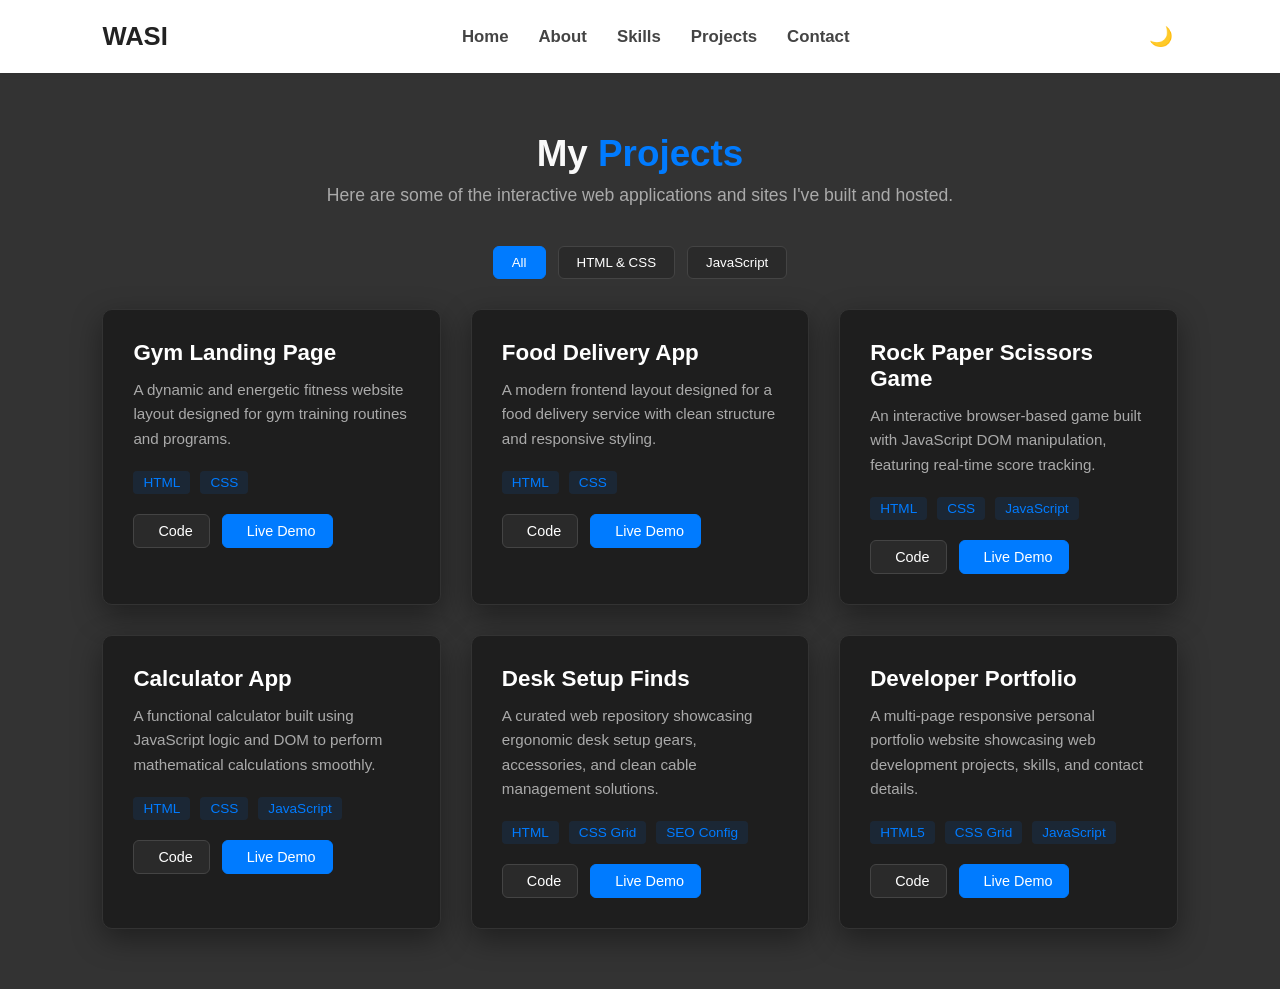
==== projects.html @ 22bef3b9 "Add files via upload" ====
<!DOCTYPE html>
<html lang="en">

<head>
    <meta charset="UTF-8">
    <meta name="viewport" content="width=device-width, initial-scale=1.0">
    <title>Wasi | Frontend Developer Portfolio</title>
    <link rel="stylesheet" href="style.css">
</head>

<body>
    <!-- ======HEADER\NAVIGATION BAR====== -->
    <header class="header">
        <div class="logo">WASI</div>
        <nav class="navbar">
            <ul class="nav-links">
                <li><a href="index.html">Home</a></li>
                <li><a href="about.html">About</a></li>
                <li><a href="skills.html">Skills</a></li>
                <li><a href="projects.html">Projects</a></li>
                <li><a href="contact.html">Contact</a></li>
            </ul>
        </nav>
        <button id="theme-toggle" class="theme-btn">🌙</button>
    </header>
    <!-- ====== PROJECTS MAIN SECTION ====== -->
    <!-- ====== PROJECTS MAIN SECTION ====== -->
<main class="projects-section">
    <div class="projects-container">
        <h2>My <span class="highlight">Projects</span></h2>
        <p class="projects-subtitle">Here are some of the interactive web applications and sites I've built and hosted.</p>
        
        <!-- Project Filter Buttons -->
        <div class="filter-buttons">
            <button class="filter-btn active" data-filter="all">All</button>
            <button class="filter-btn" data-filter="html">HTML & CSS</button>
            <button class="filter-btn" data-filter="js">JavaScript</button>
        </div>

        <div class="projects-grid">
            <!-- Project 1: Gym Page (HTML & CSS) -->
            <div class="project-card" data-category="html">
                <div class="project-info">
                    <h3>Gym Landing Page</h3>
                    <p>A dynamic and energetic fitness website layout designed for gym training routines and programs.</p>
                    <div class="project-tags">
                        <span>HTML</span>
                        <span>CSS</span>
                    </div>
                    <div class="project-links">
                        <a href="https://github.com/wasikhalid5-hub/GYM-PAGE" target="_blank" class="btn-github"><i class="fab fa-github"></i> Code</a>
                        <a href="https://wasikhalid5-hub.github.io/GYM-PAGE/" target="_blank" class="btn-live"><i class="fas fa-external-link-alt"></i> Live Demo</a>
                    </div>
                </div>
            </div>

            <!-- Project 2: Food Delivery (HTML & CSS) -->
            <div class="project-card" data-category="html">
                <div class="project-info">
                    <h3>Food Delivery App</h3>
                    <p>A modern frontend layout designed for a food delivery service with clean structure and responsive styling.</p>
                    <div class="project-tags">
                        <span>HTML</span>
                        <span>CSS</span>
                    </div>
                    <div class="project-links">
                        <a href="https://github.com/wasikhalid5-hub/Food-Delivery" target="_blank" class="btn-github"><i class="fab fa-github"></i> Code</a>
                        <a href="https://wasikhalid5-hub.github.io/Food-Delivery/" target="_blank" class="btn-live"><i class="fas fa-external-link-alt"></i> Live Demo</a>
                    </div>
                </div>
            </div>

            <!-- Project 3: Rock Paper Scissors Game (JavaScript) -->
            <div class="project-card" data-category="js">
                <div class="project-info">
                    <h3>Rock Paper Scissors Game</h3>
                    <p>An interactive browser-based game built with JavaScript DOM manipulation, featuring real-time score tracking.</p>
                    <div class="project-tags">
                        <span>HTML</span>
                        <span>CSS</span>
                        <span>JavaScript</span>
                    </div>
                    <div class="project-links">
                        <a href="https://github.com/wasikhalid5-hub/Rock-Paper-Scissor" target="_blank" class="btn-github"><i class="fab fa-github"></i> Code</a>
                        <a href="https://wasikhalid5-hub.github.io/Rock-Paper-Scissor/" target="_blank" class="btn-live"><i class="fas fa-external-link-alt"></i> Live Demo</a>
                    </div>
                </div>
            </div>

            <!-- Project 4: Calculator (JavaScript) -->
            <div class="project-card" data-category="js">
                <div class="project-info">
                    <h3>Calculator App</h3>
                    <p>A functional calculator built using JavaScript logic and DOM to perform mathematical calculations smoothly.</p>
                    <div class="project-tags">
                        <span>HTML</span>
                        <span>CSS</span>
                        <span>JavaScript</span>
                    </div>
                    <div class="project-links">
                        <a href="https://github.com/wasikhalid5-hub/Calculator" target="_blank" class="btn-github"><i class="fab fa-github"></i> Code</a>
                        <a href="https://wasikhalid5-hub.github.io/Calculator/" target="_blank" class="btn-live"><i class="fas fa-external-link-alt"></i> Live Demo</a>
                    </div>
                </div>
            </div>

            <!-- Project 5: Desk Setup Finds (HTML & CSS) -->
            <div class="project-card" data-category="html">
                <div class="project-info">
                    <h3>Desk Setup Finds</h3>
                    <p>A curated web repository showcasing ergonomic desk setup gears, accessories, and clean cable management solutions.</p>
                    <div class="project-tags">
                        <span>HTML</span>
                        <span>CSS Grid</span>
                        <span>SEO Config</span>
                    </div>
                    <div class="project-links">
                        <a href="https://github.com/wasikhalid5-hub/desk-setup-find" target="_blank" class="btn-github"><i class="fab fa-github"></i> Code</a>
                        <a href="https://wasikhalid5-hub.github.io/desk-setup-find/" target="_blank" class="btn-live"><i class="fas fa-external-link-alt"></i> Live Demo</a>
                    </div>
                </div>
            </div>

            <!-- Project 6: Personal Portfolio (HTML & CSS / JS) -->
            <div class="project-card" data-category="html">
                <div class="project-info">
                    <h3>Developer Portfolio</h3>
                    <p>A multi-page responsive personal portfolio website showcasing web development projects, skills, and contact details.</p>
                    <div class="project-tags">
                        <span>HTML5</span>
                        <span>CSS Grid</span>
                        <span>JavaScript</span>
                    </div>
                    <div class="project-links">
                        <a href="https://github.com/wasikhalid5-hub/JS-PORTFOLIOD" target="_blank" class="btn-github"><i class="fab fa-github"></i> Code</a>
                        <a href="https://wasikhalid5-hub.github.io/JS-PORTFOLIOD/" target="_blank" class="btn-live"><i class="fas fa-external-link-alt"></i> Live Demo</a>
                    </div>
                </div>
            </div>
        </div>
    </div>
</main>

    <script src="script.js"></script>
</body>

</html>
---- style.css ----
* {
    margin: 0;
    padding: 0;
    box-sizing: border-box;
    font-family: 'Segoe UI', Tahoma, Geneva, Verdana, sans-serif;
}

body {
    background-color: #333;
    color: #f9f9f9;
    transition: background-color 0.3s ease, color 0.3s ease;
}

/* Header Styling */
.header {
    display: flex;
    justify-content: space-between;
    align-items: center;
    padding: 20px 8%;
    background-color: #ffffff; 
    box-shadow: 0 2px 5px rgba(0, 0, 0, 0.05);
    position: sticky;
    top: 0;
    z-index: 1000;
}

.logo {
    font-size: 1.6rem;
    font-weight: 800;
    color: #222;
    cursor: pointer;
    transition: color 0.3s ease;
}

.logo:hover {
    color: #007bff;
}

.navbar {
    display: flex;
    justify-content: center;
}

.nav-links {
    list-style: none;
    display: flex;
    gap: 30px;
}

.nav-links li a {
    text-decoration: none;
    color: #444;
    font-weight: 600;
    font-size: 1.05rem;
    transition: color 0.3s ease;
}

.nav-links li a:hover {
    color: #007bff;
}

.theme-btn {
    background: none;
    border: none;
    font-size: 1.2rem;
    cursor: pointer;
    padding: 5px;
}

.theme-btn:hover {
    background-color: #eee;
}

/* Hero Section & Side-by-Side Layout */
.hero-section {
    padding: 50px 8%;
}

.hero-container {
    display: flex;
    justify-content: space-between;
    align-items: center;
    gap: 40px;
    width: 100%;
}

.hero-content {
    flex: 1;
    text-align: left;
}

.hero-content h1 {
    font-size: 2.5rem;
    margin-bottom: 15px;
}

.hero-content p {
    font-size: 1.1rem;
    color: #ccc;
    margin-bottom: 10px;
}

.hero-subtext {
    font-size: 0.95rem !important;
    color: #999 !important;
}

.highlight {
    color: #007bff;
}

/* Code Box Styling */
.code-box {
    flex: 1;
    background-color: #1e1e1e;
    border: 1px solid #333;
    border-radius: 10px;
    padding: 20px;
    box-shadow: 0 10px 30px rgba(0, 0, 0, 0.5);
    font-family: 'Courier New', Courier, monospace;
}

.code-header {
    display: flex;
    align-items: center;
    gap: 6px;
    margin-bottom: 15px;
    border-bottom: 1px solid #333;
    padding-bottom: 10px;
}

.dot {
    width: 12px;
    height: 12px;
    border-radius: 50%;
    display: inline-block;
}

.dot.red { background-color: #ff5f56; }
.dot.yellow { background-color: #ffbd2e; }
.dot.green { background-color: #27c93f; }

.file-name {
    margin-left: 10px;
    font-size: 0.85rem;
    color: #888;
}

.code-content {
    font-size: 0.9rem;
    line-height: 1.5;
    color: #d4d4d4;
    overflow-x: auto;
}

.keyword { color: #569cd6; }
.string { color: #ce9178; }
.number { color: #b5cea8; }
.tag { color: #4ec9b0; }

.code-footer {
    margin-top: 15px;
    border-top: 1px solid #333;
    padding-top: 10px;
    font-style: italic;
    font-size: 0.85rem;
    color: #888;
}


/* Footer Styling */
.footer {
    background-color: #1e1e1e;
    border-top: 1px solid #333;
    padding: 25px 8%;
    margin-top: 60px;
}

.footer-content {
    display: flex;
    justify-content: space-between;
    align-items: center;
    flex-wrap: wrap;
    gap: 20px;
}

.copyright {
    font-size: 0.9rem;
    color: #888;
}

.social-icons {
    display: flex;
    gap: 20px;
}

.social-icons a {
    color: #f9f9f9;
    font-size: 1.3rem;
    transition: color 0.3s ease, transform 0.3s ease;
}

.social-icons a:hover {
    color: #007bff;
    transform: translateY(-3px);
}

/* About Section Styling */
.about-section {
    padding: 60px 8%;
}

.about-container {
    display: flex;
    justify-content: space-between;
    align-items: flex-start;
    gap: 50px;
    flex-wrap: wrap;
}

.about-text {
    flex: 1.2;
    min-width: 300px;
    text-align: left;
}

.about-text h2 {
    font-size: 2.3rem;
    margin-bottom: 20px;
}

.about-intro {
    font-size: 1.15rem;
    color: #ddd;
    margin-bottom: 15px;
    font-weight: 500;
}

.about-text p {
    font-size: 1rem;
    color: #aaa;
    line-height: 1.6;
    margin-bottom: 15px;
}

/* Quick Facts Card (Right Side) */
.about-card {
    flex: 0.8;
    min-width: 280px;
    background-color: #1e1e1e;
    border: 1px solid #333;
    border-radius: 10px;
    padding: 25px;
    box-shadow: 0 10px 30px rgba(0, 0, 0, 0.4);
}

.about-card h3 {
    font-size: 1.4rem;
    margin-bottom: 20px;
    color: #fff;
    border-bottom: 1px solid #333;
    padding-bottom: 10px;
}

.about-card ul {
    list-style: none;
}

.about-card ul li {
    font-size: 0.95rem;
    color: #ccc;
    margin-bottom: 12px;
    display: flex;
    justify-content: space-between;
    border-bottom: 1px solid rgba(255, 255, 255, 0.05);
    padding-bottom: 8px;
}

.about-card ul li strong {
    color: #fff;
}

/* Skills Section Styling */
.skills-section {
    padding: 60px 8%;
    text-align: center;
}

.skills-section h2 {
    font-size: 2.3rem;
    margin-bottom: 10px;
}

.skills-subtitle {
    font-size: 1.1rem;
    color: #aaa;
    margin-bottom: 40px;
}

.skills-grid {
    display: grid;
    grid-template-columns: repeat(auto-fit, minmax(280px, 1fr));
    gap: 25px;
}

.skill-card {
    background-color: #1e1e1e;
    border: 1px solid #333;
    border-radius: 10px;
    padding: 30px 20px;
    box-shadow: 0 10px 30px rgba(0, 0, 0, 0.4);
    text-align: left;
    transition: transform 0.3s ease, border-color 0.3s ease;
}

.skill-card:hover {
    transform: translateY(-5px);
    border-color: #007bff;
}

.skill-icon {
    font-size: 2.5rem;
    color: #007bff;
    margin-bottom: 15px;
}

.skill-card h3 {
    font-size: 1.3rem;
    margin-bottom: 10px;
    color: #fff;
}

.skill-card p {
    font-size: 0.95rem;
    color: #aaa;
    line-height: 1.5;
}

/* Contact Section Styling */
.contact-section {
    padding: 60px 8%;
    text-align: center;
}

.contact-section h2 {
    font-size: 2.3rem;
    margin-bottom: 10px;
}

.contact-subtitle {
    font-size: 1.1rem;
    color: #aaa;
    margin-bottom: 40px;
}

.contact-wrapper {
    display: flex;
    justify-content: space-between;
    align-items: flex-start;
    gap: 40px;
    flex-wrap: wrap;
    text-align: left;
}

.contact-info {
    flex: 1;
    min-width: 280px;
    background-color: #1e1e1e;
    border: 1px solid #333;
    border-radius: 10px;
    padding: 30px;
    box-shadow: 0 10px 30px rgba(0, 0, 0, 0.4);
}

.contact-info h3 {
    font-size: 1.4rem;
    color: #fff;
    margin-bottom: 15px;
}

.contact-info > p {
    font-size: 0.95rem;
    color: #aaa;
    line-height: 1.5;
    margin-bottom: 25px;
}

.info-item {
    display: flex;
    align-items: center;
    gap: 15px;
    margin-bottom: 20px;
}

.info-item i {
    font-size: 1.3rem;
    color: #007bff;
    background-color: rgba(0, 123, 255, 0.1);
    padding: 12px;
    border-radius: 50%;
}

.info-item h4 {
    font-size: 1rem;
    color: #fff;
}

.info-item p {
    font-size: 0.9rem;
    color: #aaa;
}

.contact-form {
    flex: 1.2;
    min-width: 280px;
    background-color: #1e1e1e;
    border: 1px solid #333;
    border-radius: 10px;
    padding: 30px;
    box-shadow: 0 10px 30px rgba(0, 0, 0, 0.4);
    display: flex;
    flex-direction: column;
    gap: 20px;
}

.input-group input,
.input-group textarea {
    width: 100%;
    padding: 12px 15px;
    background-color: #2a2a2a;
    border: 1px solid #444;
    border-radius: 6px;
    color: #fff;
    font-size: 0.95rem;
    outline: none;
    transition: border-color 0.3s ease;
}

.input-group input:focus,
.input-group textarea:focus {
    border-color: #007bff;
}

.submit-btn {
    background-color: #007bff;
    color: #fff;
    border: none;
    padding: 12px;
    border-radius: 6px;
    font-size: 1rem;
    font-weight: 600;
    cursor: pointer;
    transition: background-color 0.3s ease;
}

.submit-btn:hover {
    background-color: #0056b3;
}


/* Projects Section Styling */
.projects-section {
    padding: 60px 8%;
    text-align: center;
}

.projects-section h2 {
    font-size: 2.3rem;
    margin-bottom: 10px;
}

.projects-subtitle {
    font-size: 1.1rem;
    color: #aaa;
    margin-bottom: 40px;
}

.projects-grid {
    display: grid;
    grid-template-columns: repeat(auto-fit, minmax(300px, 1fr));
    gap: 30px;
}

.project-card {
    background-color: #1e1e1e;
    border: 1px solid #333;
    border-radius: 10px;
    padding: 30px;
    box-shadow: 0 10px 30px rgba(0, 0, 0, 0.4);
    text-align: left;
    transition: transform 0.3s ease, border-color 0.3s ease;
    display: flex;
    flex-direction: column;
    justify-content: space-between;
}

.project-card:hover {
    transform: translateY(-5px);
    border-color: #007bff;
}

.project-info h3 {
    font-size: 1.4rem;
    color: #fff;
    margin-bottom: 12px;
}

.project-info p {
    font-size: 0.95rem;
    color: #aaa;
    line-height: 1.6;
    margin-bottom: 20px;
}

.project-tags {
    display: flex;
    gap: 10px;
    flex-wrap: wrap;
    margin-bottom: 20px;
}

.project-tags span {
    background-color: rgba(0, 123, 255, 0.1);
    color: #007bff;
    padding: 4px 10px;
    border-radius: 4px;
    font-size: 0.85rem;
    font-weight: 500;
}

.project-links .btn-github {
    display: inline-flex;
    align-items: center;
    gap: 8px;
    background-color: #2a2a2a;
    color: #fff;
    padding: 8px 16px;
    border-radius: 6px;
    text-decoration: none;
    font-size: 0.9rem;
    font-weight: 500;
    border: 1px solid #444;
    transition: background-color 0.3s ease, border-color 0.3s ease;
}

.project-links .btn-github:hover {
    background-color: #007bff;
    border-color: #007bff;
}

/* Project Buttons Styling */
.project-links {
    display: flex;
    gap: 12px;
    flex-wrap: wrap;
    align-items: center;
}

.project-links .btn-github,
.project-links .btn-live {
    display: inline-flex;
    align-items: center;
    gap: 8px;
    padding: 8px 16px;
    border-radius: 6px;
    text-decoration: none;
    font-size: 0.9rem;
    font-weight: 500;
    transition: background-color 0.3s ease, border-color 0.3s ease;
}

/* Code Button Style */
.project-links .btn-github {
    background-color: #2a2a2a;
    color: #fff;
    border: 1px solid #444;
}

.project-links .btn-github:hover {
    background-color: #007bff;
    border-color: #007bff;
}

/* Live Demo Button Style */
.project-links .btn-live {
    background-color: #007bff;
    color: #fff;
    border: 1px solid #007bff;
}

.project-links .btn-live:hover {
    background-color: #0056b3;
    border-color: #0056b3;
}

/* Light Theme Variables */
body.light-mode {
    background-color: #f4f4f9;
    color: #222;
}

body.light-mode header,
body.light-mode nav {
    background-color: #ffffff;
    border-bottom: 1px solid #ddd;
}

/* Light Theme - Cards & Code Editor Fixes */
body.light-mode .project-card,
body.light-mode .skill-card,
body.light-mode .about-box,
body.light-mode .contact-box,
body.light-mode .contact-form input,
body.light-mode .contact-form textarea {
    background-color: #ffffff;
    color: #222;
    border: 1px solid #d1d5db;
}

/* Code Editor Window Fix in Light Mode */
body.light-mode .code-editor,
body.light-mode [class*="developer"] {
    background-color: #1e1e1e !important;
    color: #fff;
}

body.light-mode .contact-form input::placeholder,
body.light-mode .contact-form textarea::placeholder {
    color: #888;
}

/* Light Mode - Perfect Text Visibility Fix */
body.light-mode h1, 
body.light-mode h2, 
body.light-mode h3, 
body.light-mode h4, 
body.light-mode p, 
body.light-mode span,
body.light-mode li,
body.light-mode a {
    color: #222 !important;
}

body.light-mode .projects-subtitle,
body.light-mode .skills-subtitle {
    color: #555 !important;
}

/* Ensure card titles and text stay dark in light mode */
body.light-mode .project-card h3,
body.light-mode .project-card p,
body.light-mode .skill-card h3,
body.light-mode .skill-card p {
    color: #222 !important;
}

/* Project Filter Buttons Styling */
.filter-buttons {
    display: flex;
    justify-content: center;
    gap: 12px;
    margin-bottom: 30px;
    flex-wrap: wrap;
}

.filter-btn {
    padding: 8px 18px;
    border: 1px solid #444;
    background-color: #2a2a2a;
    color: #fff;
    border-radius: 6px;
    cursor: pointer;
    font-weight: 500;
    transition: all 0.3s ease;
}

.filter-btn.active,
.filter-btn:hover {
    background-color: #007bff;
    border-color: #007bff;
}

/* Light Mode Support for Filter Buttons */
body.light-mode .filter-btn {
    background-color: #e5e7eb;
    color: #222;
    border-color: #d1d5db;
}

body.light-mode .filter-btn.active,
body.light-mode .filter-btn:hover {
    background-color: #007bff;
    color: #fff;
    border-color: #007bff;
}

.cursor {
    display: inline-block;
    background-color: #ccc;
    margin-left: 3px;
    width: 3px;
    animation: blink 0.8s infinite;
}

@keyframes blink {
    0% { opacity: 1; }
    50% { opacity: 0; }
    100% { opacity: 1; }
}
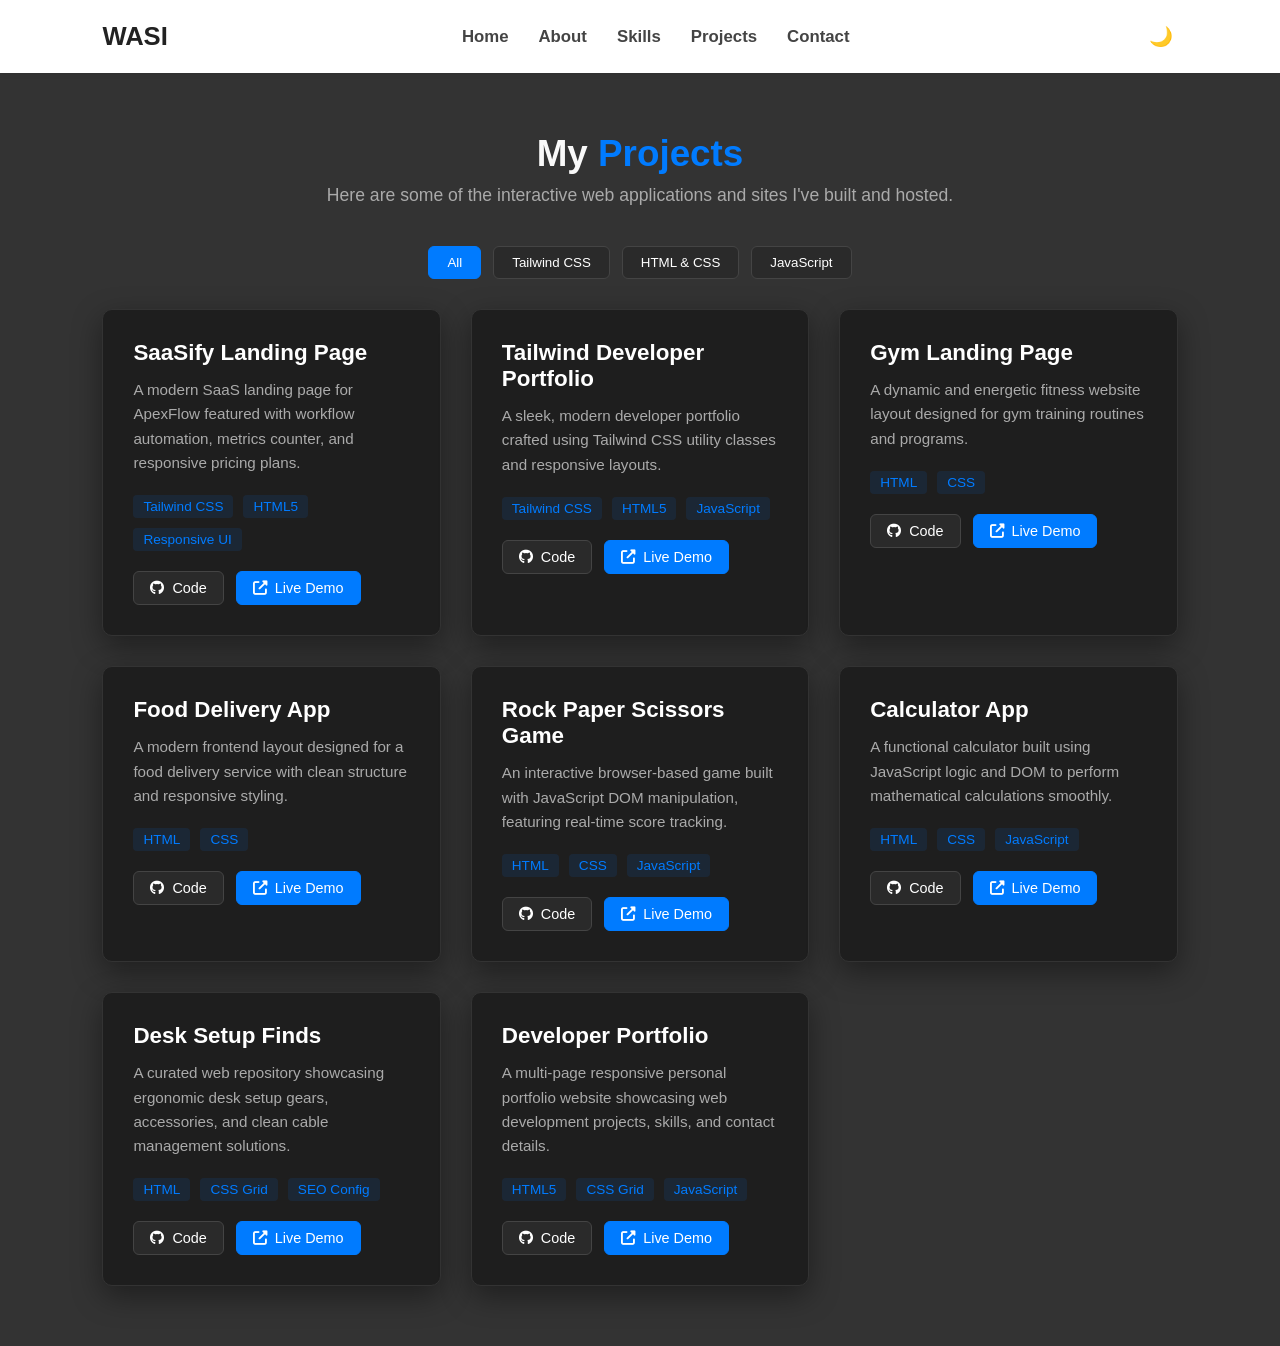
==== commit cb8952cc: "Update projects.html" ====
--- a/projects.html
+++ b/projects.html
@@ -6,6 +6,7 @@
     <meta name="viewport" content="width=device-width, initial-scale=1.0">
     <title>Wasi | Frontend Developer Portfolio</title>
     <link rel="stylesheet" href="style.css">
+    <link rel="stylesheet" href="https://cdnjs.cloudflare.com/ajax/libs/font-awesome/6.4.0/css/all.min.css">
 </head>
 
 <body>
@@ -23,125 +24,160 @@
         </nav>
         <button id="theme-toggle" class="theme-btn">🌙</button>
     </header>
+
     <!-- ====== PROJECTS MAIN SECTION ====== -->
-    <!-- ====== PROJECTS MAIN SECTION ====== -->
-<main class="projects-section">
-    <div class="projects-container">
-        <h2>My <span class="highlight">Projects</span></h2>
-        <p class="projects-subtitle">Here are some of the interactive web applications and sites I've built and hosted.</p>
-        
-        <!-- Project Filter Buttons -->
-        <div class="filter-buttons">
-            <button class="filter-btn active" data-filter="all">All</button>
-            <button class="filter-btn" data-filter="html">HTML & CSS</button>
-            <button class="filter-btn" data-filter="js">JavaScript</button>
-        </div>
+    <main class="projects-section">
+        <div class="projects-container">
+            <h2>My <span class="highlight">Projects</span></h2>
+            <p class="projects-subtitle">Here are some of the interactive web applications and sites I've built and hosted.</p>
+            
+            <!-- Project Filter Buttons -->
+            <div class="filter-buttons">
+                <button class="filter-btn active" data-filter="all">All</button>
+                <button class="filter-btn" data-filter="tailwind">Tailwind CSS</button>
+                <button class="filter-btn" data-filter="html">HTML & CSS</button>
+                <button class="filter-btn" data-filter="js">JavaScript</button>
+            </div>
 
-        <div class="projects-grid">
-            <!-- Project 1: Gym Page (HTML & CSS) -->
-            <div class="project-card" data-category="html">
-                <div class="project-info">
-                    <h3>Gym Landing Page</h3>
-                    <p>A dynamic and energetic fitness website layout designed for gym training routines and programs.</p>
-                    <div class="project-tags">
-                        <span>HTML</span>
-                        <span>CSS</span>
-                    </div>
-                    <div class="project-links">
-                        <a href="https://github.com/wasikhalid5-hub/GYM-PAGE" target="_blank" class="btn-github"><i class="fab fa-github"></i> Code</a>
-                        <a href="https://wasikhalid5-hub.github.io/GYM-PAGE/" target="_blank" class="btn-live"><i class="fas fa-external-link-alt"></i> Live Demo</a>
+            <div class="projects-grid">
+                <!-- New Project 1: SaaSify Landing Page (Tailwind CSS) -->
+                <div class="project-card" data-category="tailwind">
+                    <div class="project-info">
+                        <h3>SaaSify Landing Page</h3>
+                        <p>A modern SaaS landing page for ApexFlow featured with workflow automation, metrics counter, and responsive pricing plans.</p>
+                        <div class="project-tags">
+                            <span>Tailwind CSS</span>
+                            <span>HTML5</span>
+                            <span>Responsive UI</span>
+                        </div>
+                        <div class="project-links">
+                            <a href="https://github.com/wasikhalid5-hub/saasify-landing-page" target="_blank" class="btn-github"><i class="fab fa-github"></i> Code</a>
+                            <a href="https://wasikhalid5-hub.github.io/saasify-landing-page/" target="_blank" class="btn-live"><i class="fas fa-external-link-alt"></i> Live Demo</a>
+                        </div>
                     </div>
                 </div>
-            </div>
 
-            <!-- Project 2: Food Delivery (HTML & CSS) -->
-            <div class="project-card" data-category="html">
-                <div class="project-info">
-                    <h3>Food Delivery App</h3>
-                    <p>A modern frontend layout designed for a food delivery service with clean structure and responsive styling.</p>
-                    <div class="project-tags">
-                        <span>HTML</span>
-                        <span>CSS</span>
-                    </div>
-                    <div class="project-links">
-                        <a href="https://github.com/wasikhalid5-hub/Food-Delivery" target="_blank" class="btn-github"><i class="fab fa-github"></i> Code</a>
-                        <a href="https://wasikhalid5-hub.github.io/Food-Delivery/" target="_blank" class="btn-live"><i class="fas fa-external-link-alt"></i> Live Demo</a>
+                <!-- New Project 2: Wasi Portfolio (Tailwind CSS) -->
+                <div class="project-card" data-category="tailwind">
+                    <div class="project-info">
+                        <h3>Tailwind Developer Portfolio</h3>
+                        <p>A sleek, modern developer portfolio crafted using Tailwind CSS utility classes and responsive layouts.</p>
+                        <div class="project-tags">
+                            <span>Tailwind CSS</span>
+                            <span>HTML5</span>
+                            <span>JavaScript</span>
+                        </div>
+                        <div class="project-links">
+                            <a href="https://github.com/wasikhalid5-hub/wasi-portfolio" target="_blank" class="btn-github"><i class="fab fa-github"></i> Code</a>
+                            <a href="https://wasikhalid5-hub.github.io/wasi-portfolio/" target="_blank" class="btn-live"><i class="fas fa-external-link-alt"></i> Live Demo</a>
+                        </div>
                     </div>
                 </div>
-            </div>
 
-            <!-- Project 3: Rock Paper Scissors Game (JavaScript) -->
-            <div class="project-card" data-category="js">
-                <div class="project-info">
-                    <h3>Rock Paper Scissors Game</h3>
-                    <p>An interactive browser-based game built with JavaScript DOM manipulation, featuring real-time score tracking.</p>
-                    <div class="project-tags">
-                        <span>HTML</span>
-                        <span>CSS</span>
-                        <span>JavaScript</span>
-                    </div>
-                    <div class="project-links">
-                        <a href="https://github.com/wasikhalid5-hub/Rock-Paper-Scissor" target="_blank" class="btn-github"><i class="fab fa-github"></i> Code</a>
-                        <a href="https://wasikhalid5-hub.github.io/Rock-Paper-Scissor/" target="_blank" class="btn-live"><i class="fas fa-external-link-alt"></i> Live Demo</a>
+                <!-- Project 3: Gym Page (HTML & CSS) -->
+                <div class="project-card" data-category="html">
+                    <div class="project-info">
+                        <h3>Gym Landing Page</h3>
+                        <p>A dynamic and energetic fitness website layout designed for gym training routines and programs.</p>
+                        <div class="project-tags">
+                            <span>HTML</span>
+                            <span>CSS</span>
+                        </div>
+                        <div class="project-links">
+                            <a href="https://github.com/wasikhalid5-hub/GYM-PAGE" target="_blank" class="btn-github"><i class="fab fa-github"></i> Code</a>
+                            <a href="https://wasikhalid5-hub.github.io/GYM-PAGE/" target="_blank" class="btn-live"><i class="fas fa-external-link-alt"></i> Live Demo</a>
+                        </div>
                     </div>
                 </div>
-            </div>
 
-            <!-- Project 4: Calculator (JavaScript) -->
-            <div class="project-card" data-category="js">
-                <div class="project-info">
-                    <h3>Calculator App</h3>
-                    <p>A functional calculator built using JavaScript logic and DOM to perform mathematical calculations smoothly.</p>
-                    <div class="project-tags">
-                        <span>HTML</span>
-                        <span>CSS</span>
-                        <span>JavaScript</span>
-                    </div>
-                    <div class="project-links">
-                        <a href="https://github.com/wasikhalid5-hub/Calculator" target="_blank" class="btn-github"><i class="fab fa-github"></i> Code</a>
-                        <a href="https://wasikhalid5-hub.github.io/Calculator/" target="_blank" class="btn-live"><i class="fas fa-external-link-alt"></i> Live Demo</a>
+                <!-- Project 4: Food Delivery (HTML & CSS) -->
+                <div class="project-card" data-category="html">
+                    <div class="project-info">
+                        <h3>Food Delivery App</h3>
+                        <p>A modern frontend layout designed for a food delivery service with clean structure and responsive styling.</p>
+                        <div class="project-tags">
+                            <span>HTML</span>
+                            <span>CSS</span>
+                        </div>
+                        <div class="project-links">
+                            <a href="https://github.com/wasikhalid5-hub/Food-Delivery" target="_blank" class="btn-github"><i class="fab fa-github"></i> Code</a>
+                            <a href="https://wasikhalid5-hub.github.io/Food-Delivery/" target="_blank" class="btn-live"><i class="fas fa-external-link-alt"></i> Live Demo</a>
+                        </div>
                     </div>
                 </div>
-            </div>
 
-            <!-- Project 5: Desk Setup Finds (HTML & CSS) -->
-            <div class="project-card" data-category="html">
-                <div class="project-info">
-                    <h3>Desk Setup Finds</h3>
-                    <p>A curated web repository showcasing ergonomic desk setup gears, accessories, and clean cable management solutions.</p>
-                    <div class="project-tags">
-                        <span>HTML</span>
-                        <span>CSS Grid</span>
-                        <span>SEO Config</span>
-                    </div>
-                    <div class="project-links">
-                        <a href="https://github.com/wasikhalid5-hub/desk-setup-find" target="_blank" class="btn-github"><i class="fab fa-github"></i> Code</a>
-                        <a href="https://wasikhalid5-hub.github.io/desk-setup-find/" target="_blank" class="btn-live"><i class="fas fa-external-link-alt"></i> Live Demo</a>
+                <!-- Project 5: Rock Paper Scissors Game (JavaScript) -->
+                <div class="project-card" data-category="js">
+                    <div class="project-info">
+                        <h3>Rock Paper Scissors Game</h3>
+                        <p>An interactive browser-based game built with JavaScript DOM manipulation, featuring real-time score tracking.</p>
+                        <div class="project-tags">
+                            <span>HTML</span>
+                            <span>CSS</span>
+                            <span>JavaScript</span>
+                        </div>
+                        <div class="project-links">
+                            <a href="https://github.com/wasikhalid5-hub/Rock-Paper-Scissor" target="_blank" class="btn-github"><i class="fab fa-github"></i> Code</a>
+                            <a href="https://wasikhalid5-hub.github.io/Rock-Paper-Scissor/" target="_blank" class="btn-live"><i class="fas fa-external-link-alt"></i> Live Demo</a>
+                        </div>
                     </div>
                 </div>
-            </div>
 
-            <!-- Project 6: Personal Portfolio (HTML & CSS / JS) -->
-            <div class="project-card" data-category="html">
-                <div class="project-info">
-                    <h3>Developer Portfolio</h3>
-                    <p>A multi-page responsive personal portfolio website showcasing web development projects, skills, and contact details.</p>
-                    <div class="project-tags">
-                        <span>HTML5</span>
-                        <span>CSS Grid</span>
-                        <span>JavaScript</span>
+                <!-- Project 6: Calculator (JavaScript) -->
+                <div class="project-card" data-category="js">
+                    <div class="project-info">
+                        <h3>Calculator App</h3>
+                        <p>A functional calculator built using JavaScript logic and DOM to perform mathematical calculations smoothly.</p>
+                        <div class="project-tags">
+                            <span>HTML</span>
+                            <span>CSS</span>
+                            <span>JavaScript</span>
+                        </div>
+                        <div class="project-links">
+                            <a href="https://github.com/wasikhalid5-hub/Calculator" target="_blank" class="btn-github"><i class="fab fa-github"></i> Code</a>
+                            <a href="https://wasikhalid5-hub.github.io/Calculator/" target="_blank" class="btn-live"><i class="fas fa-external-link-alt"></i> Live Demo</a>
+                        </div>
                     </div>
-                    <div class="project-links">
-                        <a href="https://github.com/wasikhalid5-hub/JS-PORTFOLIOD" target="_blank" class="btn-github"><i class="fab fa-github"></i> Code</a>
-                        <a href="https://wasikhalid5-hub.github.io/JS-PORTFOLIOD/" target="_blank" class="btn-live"><i class="fas fa-external-link-alt"></i> Live Demo</a>
+                </div>
+
+                <!-- Project 7: Desk Setup Finds (HTML & CSS) -->
+                <div class="project-card" data-category="html">
+                    <div class="project-info">
+                        <h3>Desk Setup Finds</h3>
+                        <p>A curated web repository showcasing ergonomic desk setup gears, accessories, and clean cable management solutions.</p>
+                        <div class="project-tags">
+                            <span>HTML</span>
+                            <span>CSS Grid</span>
+                            <span>SEO Config</span>
+                        </div>
+                        <div class="project-links">
+                            <a href="https://github.com/wasikhalid5-hub/desk-setup-find" target="_blank" class="btn-github"><i class="fab fa-github"></i> Code</a>
+                            <a href="https://wasikhalid5-hub.github.io/desk-setup-find/" target="_blank" class="btn-live"><i class="fas fa-external-link-alt"></i> Live Demo</a>
+                        </div>
+                    </div>
+                </div>
+
+                <!-- Project 8: Personal Portfolio (HTML & CSS / JS) -->
+                <div class="project-card" data-category="html">
+                    <div class="project-info">
+                        <h3>Developer Portfolio</h3>
+                        <p>A multi-page responsive personal portfolio website showcasing web development projects, skills, and contact details.</p>
+                        <div class="project-tags">
+                            <span>HTML5</span>
+                            <span>CSS Grid</span>
+                            <span>JavaScript</span>
+                        </div>
+                        <div class="project-links">
+                            <a href="https://github.com/wasikhalid5-hub/JS-PORTFOLIOD" target="_blank" class="btn-github"><i class="fab fa-github"></i> Code</a>
+                            <a href="https://wasikhalid5-hub.github.io/JS-PORTFOLIOD/" target="_blank" class="btn-live"><i class="fas fa-external-link-alt"></i> Live Demo</a>
+                        </div>
                     </div>
                 </div>
             </div>
         </div>
-    </div>
-</main>
+    </main>
 
     <script src="script.js"></script>
 </body>
 
-</html>+</html>
--- a/style.css
+++ b/style.css
@@ -706,4 +706,394 @@
     0% { opacity: 1; }
     50% { opacity: 0; }
     100% { opacity: 1; }
-}+}
+
+
+
+
+
+
+
+/* =========================================
+   RESPONSIVE DESIGN
+   Mobile → Tablet → Laptop → Desktop
+   ========================================= */
+
+
+/* ================================
+   LARGE LAPTOP / DESKTOP
+   1200px and below
+   ================================ */
+
+@media (max-width: 1200px) {
+
+    .hero-container {
+        gap: 30px;
+        padding: 0 30px;
+    }
+
+    .hero-text {
+        max-width: 550px;
+    }
+
+    .code-box {
+        width: 450px;
+    }
+
+    .projects-grid {
+        grid-template-columns: repeat(2, 1fr);
+    }
+
+    .contact-container {
+        gap: 40px;
+    }
+}
+
+
+/* ================================
+   TABLET
+   992px and below
+   ================================ */
+
+@media (max-width: 992px) {
+
+    /* NAVBAR */
+
+    .navbar {
+        padding: 20px 30px;
+    }
+
+    .nav-links {
+        gap: 18px;
+    }
+
+
+    /* HERO */
+
+    .hero-container {
+        flex-direction: column;
+        text-align: center;
+        gap: 50px;
+        padding: 70px 30px;
+    }
+
+    .hero-text {
+        max-width: 700px;
+    }
+
+    .hero-text h1 {
+        font-size: 48px;
+    }
+
+    .hero-text p {
+        font-size: 18px;
+    }
+
+    .code-box {
+        width: min(600px, 100%);
+        text-align: left;
+    }
+
+
+    /* ABOUT */
+
+    .about-container {
+        flex-direction: column;
+        text-align: center;
+        gap: 40px;
+    }
+
+
+    /* SKILLS */
+
+    .skills-container {
+        grid-template-columns: repeat(2, 1fr);
+    }
+
+
+    /* PROJECTS */
+
+    .projects-grid {
+        grid-template-columns: repeat(2, 1fr);
+        gap: 25px;
+    }
+
+
+    /* CONTACT */
+
+    .contact-container {
+        grid-template-columns: 1fr;
+        gap: 50px;
+    }
+
+}
+
+
+/* ================================
+   MOBILE
+   768px and below
+   ================================ */
+
+@media (max-width: 768px) {
+
+    /* GENERAL */
+
+    * {
+        max-width: 100%;
+    }
+
+    body {
+        overflow-x: hidden;
+    }
+
+    section {
+        padding: 70px 20px;
+    }
+
+
+    /* NAVBAR */
+
+    .navbar {
+        padding: 15px 20px;
+        flex-wrap: wrap;
+    }
+
+    .nav-links {
+        width: 100%;
+        justify-content: center;
+        gap: 15px;
+        flex-wrap: wrap;
+        margin-top: 15px;
+    }
+
+    .nav-links a {
+        font-size: 14px;
+    }
+
+
+    /* HERO */
+
+    .hero-container {
+        width: 100%;
+        padding: 60px 20px;
+        flex-direction: column;
+        text-align: center;
+        gap: 40px;
+    }
+
+    .hero-text {
+        width: 100%;
+    }
+
+    .hero-text h1 {
+        font-size: 40px;
+        line-height: 1.15;
+    }
+
+    .hero-text p {
+        font-size: 16px;
+        line-height: 1.6;
+    }
+
+
+    /* BUTTONS */
+
+    .hero-buttons {
+        display: flex;
+        flex-direction: column;
+        align-items: center;
+        gap: 15px;
+    }
+
+    .hero-buttons a,
+    .hero-buttons button {
+        width: 100%;
+        max-width: 280px;
+    }
+
+
+    /* CODE BOX */
+
+    .code-box {
+        width: 100%;
+        max-width: 600px;
+        padding: 20px;
+        overflow-x: auto;
+        font-size: 14px;
+    }
+
+
+    /* ABOUT */
+
+    .about-container {
+        flex-direction: column;
+        text-align: center;
+    }
+
+
+    /* SKILLS */
+
+    .skills-container {
+        grid-template-columns: 1fr;
+        gap: 20px;
+    }
+
+
+    /* PROJECTS */
+
+    .projects-grid {
+        grid-template-columns: 1fr;
+        gap: 25px;
+    }
+
+    .project-card {
+        width: 100%;
+    }
+
+
+    /* PROJECT FILTER BUTTONS */
+
+    .filter-buttons {
+        display: flex;
+        flex-wrap: wrap;
+        justify-content: center;
+        gap: 10px;
+    }
+
+
+    /* CONTACT */
+
+    .contact-container {
+        grid-template-columns: 1fr;
+    }
+
+    .contact-form {
+        width: 100%;
+    }
+
+    .contact-form input,
+    .contact-form textarea {
+        width: 100%;
+        box-sizing: border-box;
+    }
+
+
+    /* FOOTER */
+
+    footer {
+        text-align: center;
+        padding: 30px 20px;
+    }
+
+}
+
+
+/* ================================
+   SMALL MOBILE
+   480px and below
+   ================================ */
+
+@media (max-width: 480px) {
+
+    /* NAVBAR */
+
+    .navbar {
+        padding: 12px 15px;
+    }
+
+    .nav-links {
+        gap: 10px;
+    }
+
+    .nav-links a {
+        font-size: 13px;
+    }
+
+
+    /* HERO */
+
+    .hero-container {
+        padding: 50px 15px;
+    }
+
+    .hero-text h1 {
+        font-size: 32px;
+    }
+
+    .hero-text p {
+        font-size: 15px;
+    }
+
+
+    /* CODE */
+
+    .code-box {
+        padding: 15px;
+        font-size: 12px;
+    }
+
+
+    /* HEADINGS */
+
+    h2 {
+        font-size: 30px;
+    }
+
+    h3 {
+        font-size: 22px;
+    }
+
+
+    /* SECTIONS */
+
+    section {
+        padding: 55px 15px;
+    }
+
+
+    /* PROJECTS */
+
+    .project-card {
+        padding: 18px;
+    }
+
+
+    /* BUTTONS */
+
+    .hero-buttons a,
+    .hero-buttons button {
+        max-width: 100%;
+    }
+
+}
+
+
+/* ================================
+   VERY SMALL PHONES
+   360px and below
+   ================================ */
+
+@media (max-width: 360px) {
+
+    .hero-text h1 {
+        font-size: 28px;
+    }
+
+    .hero-text p {
+        font-size: 14px;
+    }
+
+    .nav-links {
+        gap: 7px;
+    }
+
+    .nav-links a {
+        font-size: 12px;
+    }
+
+    .code-box {
+        font-size: 11px;
+        padding: 12px;
+    }
+
+}
